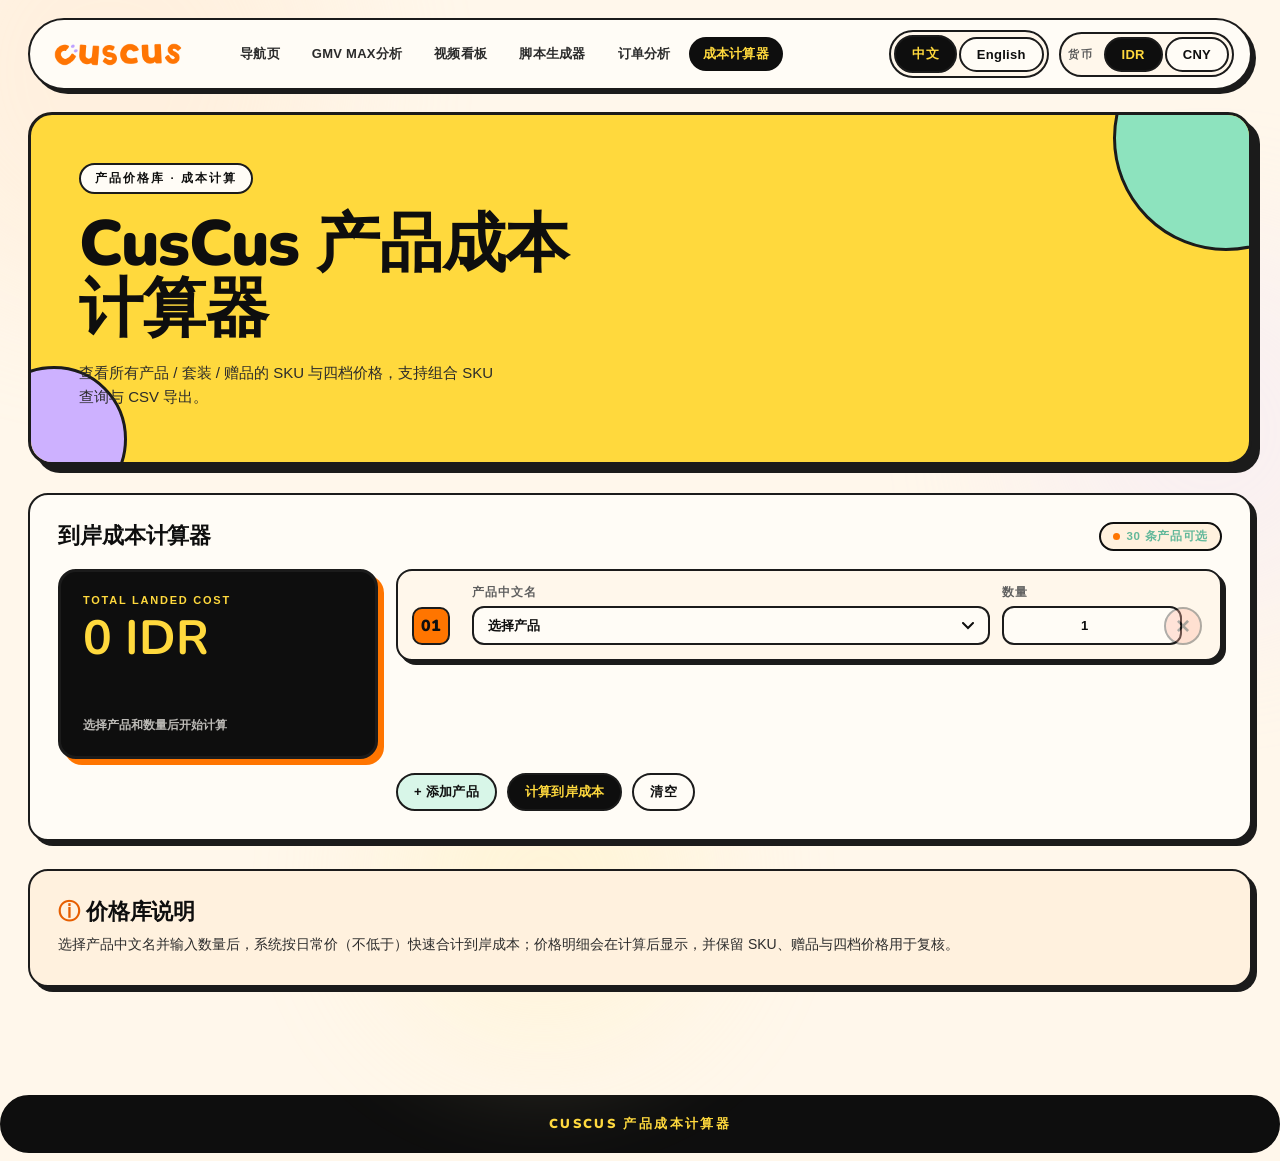
==== cost.html @ 42777f06 "Add files via upload" ====
<!doctype html>
<html lang="zh-CN">
<head>
  <meta charset="utf-8" />
  <meta name="viewport" content="width=device-width, initial-scale=1" />
  <meta name="author" content="Yann" />
  <title data-i18n="cost.title">CusCus · 产品成本计算器</title>
  <link rel="icon" type="image/png" href="assets/logo-vertical.png" />
  <link rel="preconnect" href="https://fonts.googleapis.com">
  <link rel="preconnect" href="https://fonts.gstatic.com" crossorigin>
  <link href="https://fonts.googleapis.com/css2?family=Nunito:wght@700;800;900&display=swap" rel="stylesheet">
  <link rel="stylesheet" href="styles-brand.css" />
</head>
<body data-tool="cost">
  <div class="bg-orb orb-1"></div>
  <div class="bg-orb orb-2"></div>
  <div class="bg-orb orb-3"></div>

  <main class="app">
    <nav class="top-nav">
      <a class="brand" href="index.html" data-i18n="common.brand" aria-label="CusCus 工作台"></a>
      <div class="nav-links">
        <a href="index.html" data-i18n="common.nav.home">导航页</a>
        <a href="gmv.html" data-i18n="common.nav.gmv">GMV MAX</a>
        <a href="video.html" data-i18n="common.nav.video">视频看板</a>
        <a href="script.html" data-i18n="common.nav.script">脚本生成</a>
        <a href="order.html" data-i18n="common.nav.order">订单分析</a>
        <a href="cost.html" class="active" aria-current="page" data-i18n="common.nav.cost">成本计算器</a>
      </div>
      <div class="nav-controls">
        <div class="lang-switch">
          <button class="ghost" data-lang="zh" data-i18n="common.lang.zh">中文</button>
          <button class="ghost" data-lang="en" data-i18n="common.lang.en">English</button>
        </div>
        <div class="currency-switch">
          <span class="currency-label" data-i18n="fx.currency">货币</span>
          <button class="ghost" data-currency="IDR">IDR</button>
          <button class="ghost" data-currency="CNY">CNY</button>
        </div>
      </div>
    </nav>

    <header class="hero" style="grid-template-columns:1fr">
      <div>
        <p class="eyebrow" data-i18n="cost.eyebrow">产品价格库 · 成本计算</p>
        <h1 data-i18n="cost.h1">CusCus 产品成本计算器</h1>
        <p class="sub" data-i18n="cost.sub">查看所有产品 / 套装 / 赠品的 SKU 与四档价格，支持组合 SKU 查询与 CSV 导出。</p>
      </div>
    </header>

    <!-- 到岸成本计算器 -->
    <section class="section cost-game" id="calculatorSection">
      <div class="section-header">
        <h2 data-i18n="cost.section.calc">到岸成本计算器</h2>
        <div id="dataStatus" class="pill">30 条产品可选</div>
      </div>
      <div class="calc-arena">
        <div class="score-board">
          <span class="score-label">TOTAL LANDED COST</span>
          <strong id="grandTotal">0 IDR</strong>
          <span id="calcMeta">选择产品和数量后开始计算</span>
        </div>
        <div id="calcRows" class="calc-rows"></div>
        <div class="calc-actions">
          <button class="ghost calc-add" id="addCalcRow" type="button">+ 添加产品</button>
          <button class="ghost calc-primary" id="calculateBtn" type="button">计算到岸成本</button>
          <button class="ghost" id="clearCalcBtn" type="button">清空</button>
        </div>
      </div>
      <div id="calcResult" class="calc-result" hidden></div>
    </section>

    <!-- 主表 -->
    <section class="section" id="detailSection" hidden>
      <div class="section-header">
        <h2 data-i18n="cost.section.table">价格明细</h2>
        <div class="section-actions">
          <button class="ghost" id="exportBtn" data-i18n="cost.export">导出 CSV</button>
        </div>
      </div>
      <div class="filter-panel">
        <div class="filter-row">
          <div class="filter-item" style="flex:1;min-width:240px">
            <label data-i18n="cost.filter.search">搜索</label>
            <input id="searchInput" class="search" data-i18n-placeholder="cost.filter.search_placeholder" placeholder="销售方案 / SKU / 赠品" />
          </div>
          <div class="filter-item">
            <label data-i18n="cost.filter.batch">上线批次</label>
            <select id="batchFilter" class="select">
              <option value="" data-i18n="order.filter.all">全部</option>
            </select>
          </div>
          <div class="filter-item">
            <label data-i18n="cost.filter.type">产品类型</label>
            <select id="typeFilter" class="select">
              <option value="" data-i18n="order.filter.all">全部</option>
              <option value="single" data-i18n="cost.filter.single">单品</option>
              <option value="bundle" data-i18n="cost.filter.bundle">套装</option>
              <option value="sample" data-i18n="cost.filter.sample">小样</option>
            </select>
          </div>
          <div class="filter-item">
            <label data-i18n="cost.filter.mainpush">主推</label>
            <select id="mainPushFilter" class="select">
              <option value="" data-i18n="order.filter.all">全部</option>
              <option value="yes" data-i18n="cost.filter.mainpush_yes">主推</option>
              <option value="no" data-i18n="cost.filter.mainpush_no">非主推</option>
            </select>
          </div>
          <div class="filter-item">
            <label data-i18n="cost.filter.sort">排序</label>
            <select id="sortSelect" class="select">
              <option value="default" data-i18n="cost.sort.default">默认顺序</option>
              <option value="daily_desc" data-i18n="cost.sort.daily_desc">日常价 高→低</option>
              <option value="daily_asc" data-i18n="cost.sort.daily_asc">日常价 低→高</option>
              <option value="big_desc" data-i18n="cost.sort.big_desc">大促价 高→低</option>
              <option value="list_desc" data-i18n="cost.sort.list_desc">划线价 高→低</option>
            </select>
          </div>
          <div class="filter-item" style="align-self:flex-end">
            <button class="ghost" id="resetFilters" data-i18n="order.filter.reset">重置筛选</button>
          </div>
        </div>
      </div>
      <div class="filter-meta">
        <span id="tableMeta" data-i18n="cost.table.empty">显示 0 / 0 条</span>
      </div>
      <div class="table-container">
        <table class="order-table" id="costTable">
          <thead>
            <tr>
              <th data-i18n="cost.col.plan">销售方案</th>
              <th data-i18n="cost.col.newSku">新 SKU 编码</th>
              <th data-i18n="cost.col.oldSku">旧 SKU 编码</th>
              <th data-i18n="cost.col.gift">赠品</th>
              <th>数量</th>
              <th data-i18n="cost.col.mainpush">主推</th>
              <th data-i18n="cost.col.list">划线价</th>
              <th data-i18n="cost.col.daily">日常价</th>
              <th data-i18n="cost.col.small">小促价</th>
              <th data-i18n="cost.col.big">大促价</th>
              <th>到岸小计</th>
              <th data-i18n="cost.col.batch">批次</th>
              <th data-i18n="cost.col.notes">备注</th>
            </tr>
          </thead>
          <tbody id="costTableBody"></tbody>
        </table>
      </div>
    </section>

    <section class="section help">
      <h2 data-i18n="cost.help.title">价格库说明</h2>
      <p data-i18n="cost.help.body">选择产品中文名并输入数量后，系统按日常价（不低于）快速合计到岸成本；价格明细会在计算后显示，并保留 SKU、赠品与四档价格用于复核。</p>
    </section>
  </main>

  <button id="backToTop" class="back-to-top" aria-label="回到顶部">↑</button>
  <footer class="footer" data-i18n="cost.footer">CusCus 产品成本计算器</footer>

  <script src="i18n.js"></script>
  <script src="cost.js"></script>
  <script>
    (function () {
      var title = '%c✦ Shining Kids By CusCus ✦';
      var line  = '%c  design & build · 杨浩 · 2026  ';
      var hint  = '%cchildren’s skin care · internal workstation';
      var s1 = ['background:#FF7500','color:#0E0E0E','font:900 22px/1.6 Nunito,PingFang SC,sans-serif','padding:10px 18px','border-radius:999px','border:3px solid #0E0E0E'].join(';');
      var s2 = ['background:#0E0E0E','color:#FFD93D','font:800 13px/1.8 Nunito,PingFang SC,monospace','padding:6px 14px','border-radius:999px','letter-spacing:0.12em','margin-top:6px'].join(';');
      var s3 = ['color:#9A7BE8','font:600 11px/1.6 PingFang SC,sans-serif','letter-spacing:0.1em','margin-top:4px'].join(';');
      console.log(title + '\n' + line + '\n' + hint, s1, s2, s3);
    })();
  </script>
</body>
</html>
---- styles-brand.css ----
/* ============================================================
   CusCus 工作台 · Brand V3.1（playful + bold）
   儿童护肤 × 运营中台 的 tone：活泼 / 饱和 / 大字 / 有温度
   ------------------------------------------------------------
   design & build · Yann · 2026
   ============================================================ */

:root {
  /* 品牌主色 */
  --orange:        #FF7500;
  --orange-hot:    #FF5A1F;
  --orange-deep:   #E65E00;
  --orange-soft:   #FFE4C7;
  --orange-cream:  #FFF1DE;

  --purple:        #CDB1FF;
  --purple-deep:   #9A7BE8;
  --purple-soft:   #EEE3FF;

  /* 拓展色（童趣延伸，不冲淡品牌） */
  --mint:          #8DE3BE;
  --mint-deep:     #2FB985;
  --mint-soft:     #D8F6E8;

  --sun:           #FFD93D;
  --sun-deep:      #E8B000;
  --sun-soft:      #FFF1B3;

  --peach:         #FFB5A0;
  --peach-deep:    #F27A5C;
  --peach-soft:    #FFE1D6;

  --sky:           #B8DCFF;

  /* 中性 */
  --ink:           #0E0E0E;
  --ink-2:         #2B2B2B;
  --ink-3:         #5E5E5E;
  --ink-4:         #A0A0A0;

  --cream:         #FFF7EB;    /* 暖色页面底 */
  --paper:         #FFFCF6;
  --line:          #1B1B1B;    /* 边框用实黑，更有冲击 */
  --line-soft:     #EEE5D6;

  --font-display:  "Nunito", "PingFang SC", "苹方",
                   -apple-system, BlinkMacSystemFont, sans-serif;
  --font-sans:     "PingFang SC", "苹方", -apple-system, BlinkMacSystemFont,
                   "Helvetica Neue", "Noto Sans SC", sans-serif;
}

* { box-sizing: border-box; }
html, body { margin: 0; padding: 0; }

body {
  font-family: var(--font-sans);
  background: var(--cream);
  color: var(--ink);
  -webkit-font-smoothing: antialiased;
  min-height: 100vh;
  overflow-x: hidden;
}

a { color: inherit; text-decoration: none; }
button { font-family: inherit; cursor: pointer; }

/* ───────── 最外层 ───────── */

.page {
  max-width: 1480px;
  margin: 0 auto;
  padding: 20px 28px 28px;
}

/* ───────── 顶部细条 ───────── */

.topbar {
  display: flex;
  justify-content: space-between;
  align-items: center;
  padding: 6px 14px;
  border: 2px solid var(--line);
  border-radius: 999px;
  background: var(--paper);
  font-size: 12px;
  letter-spacing: 0.08em;
  text-transform: uppercase;
  font-weight: 600;
}

.topbar .left { display: inline-flex; align-items: center; gap: 10px; }
.topbar .dot {
  width: 10px; height: 10px; border-radius: 50%; background: var(--orange);
  box-shadow: 0 0 0 3px var(--orange-soft);
}
.topbar .right { display: inline-flex; gap: 14px; color: var(--ink-3); font-weight: 500; }
.topbar .right .sep { color: var(--ink-4); }

/* ───────── HERO（橙底 + 黑 logo，最有冲击那一块） ───────── */

.hero {
  position: relative;
  margin-top: 18px;
  padding: 64px 64px 72px;
  background: var(--orange);
  border: 3px solid var(--line);
  border-radius: 28px;
  box-shadow: 10px 10px 0 var(--line);
  overflow: hidden;
  isolation: isolate;
}

/* 装饰形状 */
.hero::before,
.hero::after {
  content: "";
  position: absolute;
  border-radius: 50%;
  z-index: 0;
}
.hero::before {
  width: 340px; height: 340px;
  background: var(--purple);
  right: -110px; top: -120px;
  border: 3px solid var(--line);
}
.hero::after {
  width: 180px; height: 180px;
  background: var(--sun);
  left: -60px; bottom: -70px;
  border: 3px solid var(--line);
}

.hero-inner { position: relative; z-index: 2; }

.hero-main {
  display: flex;
  flex-direction: column;
  min-width: 0;
  max-width: 980px;
}

.hero-top {
  display: flex;
  justify-content: space-between;
  align-items: center;
  gap: 24px;
  margin-bottom: 48px;
}

.lang-switch {
  display: inline-flex;
  padding: 4px;
  border: 2px solid var(--line);
  border-radius: 999px;
  background: var(--paper);
}
.lang-switch button {
  appearance: none;
  border: 0;
  background: transparent;
  color: var(--ink-3);
  font-size: 12.5px;
  font-weight: 700;
  padding: 7px 16px;
  border-radius: 999px;
  letter-spacing: 0.04em;
  transition: all .2s ease;
}
.lang-switch button.active {
  background: var(--ink);
  color: var(--sun);
}

.hero-eyebrow {
  display: inline-flex;
  align-items: center;
  gap: 10px;
  font-size: 12px;
  letter-spacing: 0.22em;
  text-transform: uppercase;
  font-weight: 700;
  color: var(--ink);
  padding: 6px 14px;
  background: var(--paper);
  border: 2px solid var(--line);
  border-radius: 999px;
}
.hero-eyebrow .pulse {
  width: 8px; height: 8px; border-radius: 50%;
  background: var(--orange-hot);
  box-shadow: 0 0 0 0 rgba(255,90,31,0.6);
  animation: pulse 1.6s infinite;
}
@keyframes pulse {
  0%   { box-shadow: 0 0 0 0 rgba(14,14,14,0.55); }
  70%  { box-shadow: 0 0 0 10px rgba(14,14,14,0);   }
  100% { box-shadow: 0 0 0 0 rgba(14,14,14,0);     }
}

/* Logo 大图 */
.hero-logo {
  display: block;
  max-width: min(520px, 72%);
  height: auto;
  margin: 8px 0 28px;
  position: relative;
}
.hero-logo img { display: block; width: 100%; height: auto; }

.hero-kicker {
  font-size: 13px;
  line-height: 1.4;
  letter-spacing: 0.12em;
  text-transform: uppercase;
  font-weight: 800;
  color: rgba(14, 14, 14, 0.72);
  margin-bottom: 14px;
}

/* 大标语 */
.hero h1 {
  margin: 0;
  font-family: var(--font-display);
  font-weight: 900;
  font-size: clamp(38px, 5vw, 68px);
  line-height: 1.02;
  letter-spacing: 0;
  color: var(--ink);
  max-width: 10ch;
}

.hero-sub {
  margin-top: 18px;
  max-width: 42rem;
  font-size: 18px;
  font-weight: 600;
  line-height: 1.7;
  color: rgba(14, 14, 14, 0.84);
}

/* 小徽章拼条 */
.chip-row {
  margin-top: 36px;
  display: flex;
  flex-wrap: wrap;
  gap: 10px;
}
.chip {
  display: inline-flex;
  align-items: center;
  gap: 8px;
  padding: 8px 14px;
  background: var(--paper);
  color: var(--ink);
  border: 2px solid var(--ink);
  border-radius: 999px;
  font-size: 12.5px;
  font-weight: 700;
  letter-spacing: 0.05em;
}
.chip .k { color: var(--orange-deep); }
.chip.c-purple { background: var(--purple-soft); }
.chip.c-mint   { background: var(--mint-soft); }
.chip.c-sun    { background: var(--sun-soft); }

/* ───────── 横向滚动 slogan 条 ───────── */

.marquee {
  margin: 28px 0;
  padding: 18px 0;
  background: var(--ink);
  color: var(--sun);
  border-radius: 999px;
  overflow: hidden;
  border: 3px solid var(--line);
  box-shadow: 6px 6px 0 var(--line);
}
.marquee-track {
  display: flex;
  gap: 48px;
  white-space: nowrap;
  animation: slide 22s linear infinite;
  will-change: transform;
  padding-left: 48px;
}
.marquee span {
  font-family: var(--font-display);
  font-weight: 800;
  font-size: 18px;
  letter-spacing: 0.08em;
  text-transform: uppercase;
}
.marquee .star { color: var(--orange); margin: 0 14px; }
.marquee .heart { color: var(--peach); margin: 0 14px; }
@keyframes slide {
  from { transform: translateX(0); }
  to   { transform: translateX(-50%); }
}

/* ───────── 模块区标题 ───────── */

.section-head {
  display: flex;
  align-items: flex-end;
  justify-content: space-between;
  padding: 28px 4px 20px;
  gap: 24px;
}
.section-head .eyebrow {
  font-size: 12px;
  letter-spacing: 0.24em;
  text-transform: uppercase;
  font-weight: 700;
  color: var(--ink-3);
}
.section-head h2 {
  margin: 4px 0 0;
  font-family: var(--font-display);
  font-weight: 900;
  font-size: 44px;
  line-height: 1;
  letter-spacing: -0.01em;
}
.section-head h2 em {
  font-style: normal;
  color: var(--orange);
  background: linear-gradient(180deg, transparent 60%, var(--sun) 60%);
}
.section-head .count {
  font-family: var(--font-display);
  font-weight: 900;
  font-size: 20px;
  padding: 8px 16px;
  border: 2.5px solid var(--ink);
  border-radius: 999px;
  background: var(--paper);
  letter-spacing: 0.04em;
}

/* ───────── 4 张模块卡 ───────── */

.grid {
  display: grid;
  grid-template-columns: repeat(2, 1fr);
  gap: 20px;
}

.tool {
  position: relative;
  display: flex;
  flex-direction: column;
  padding: 36px 34px 30px;
  min-height: 320px;
  background: var(--paper);
  border: 3px solid var(--line);
  border-radius: 24px;
  box-shadow: 7px 7px 0 var(--line);
  overflow: hidden;
  transition: transform .25s ease, box-shadow .25s ease;
  isolation: isolate;
}
.tool:hover {
  transform: translate(-3px, -3px);
  box-shadow: 12px 12px 0 var(--line);
}
.tool:active {
  transform: translate(3px, 3px);
  box-shadow: 2px 2px 0 var(--line);
}

.tool .blob {
  position: absolute;
  border-radius: 50%;
  z-index: 0;
}
.tool .blob-1 {
  width: 260px; height: 260px;
  right: -80px; top: -80px;
  border: 3px solid var(--line);
}
.tool .blob-2 {
  width: 120px; height: 120px;
  left: -30px; bottom: -30px;
  border: 3px solid var(--line);
}

.tool-index {
  position: relative; z-index: 1;
  font-family: var(--font-display);
  font-weight: 900;
  font-size: 52px;
  line-height: 1;
  color: var(--ink);
  letter-spacing: -0.03em;
  -webkit-text-stroke: 0;
}
.tool-index small {
  font-size: 14px;
  vertical-align: super;
  font-weight: 700;
  color: var(--ink-3);
  margin-left: 2px;
}

.tool-tag {
  position: relative; z-index: 1;
  margin-top: 10px;
  display: inline-flex;
  align-items: center;
  gap: 8px;
  padding: 6px 14px;
  background: var(--paper);
  border: 2px solid var(--ink);
  border-radius: 999px;
  font-size: 11.5px;
  font-weight: 800;
  letter-spacing: 0.22em;
  text-transform: uppercase;
  width: fit-content;
}

.tool h3 {
  position: relative; z-index: 1;
  margin: 22px 0 10px;
  font-family: var(--font-display);
  font-weight: 900;
  font-size: 28px;
  line-height: 1.15;
  letter-spacing: -0.005em;
  color: var(--ink);
}
.tool p {
  position: relative; z-index: 1;
  margin: 0;
  font-size: 14px;
  line-height: 1.65;
  color: var(--ink-2);
  flex: 1;
  max-width: 42ch;
}

.tool-foot {
  position: relative; z-index: 1;
  display: flex;
  align-items: center;
  justify-content: space-between;
  margin-top: 26px;
}
.tool-cta {
  display: inline-flex;
  align-items: center;
  gap: 10px;
  font-family: var(--font-display);
  font-weight: 900;
  font-size: 15px;
  color: var(--ink);
  letter-spacing: 0.01em;
}
.tool-cta .arrow {
  display: inline-flex;
  align-items: center; justify-content: center;
  width: 32px; height: 32px;
  border-radius: 50%;
  border: 2.5px solid var(--ink);
  background: var(--paper);
  transition: transform .25s ease, background .25s ease;
}
.tool:hover .tool-cta .arrow { transform: translateX(6px) rotate(-8deg); background: var(--ink); color: var(--sun); }

.tool-meta {
  font-size: 10.5px;
  font-weight: 800;
  letter-spacing: 0.22em;
  text-transform: uppercase;
  color: var(--ink);
  background: var(--paper);
  border: 2px solid var(--ink);
  padding: 5px 10px;
  border-radius: 999px;
}

/* 各卡色彩主题 */
.tool.t-orange { background: var(--orange); }
.tool.t-orange .blob-1 { background: var(--sun); }
.tool.t-orange .blob-2 { background: var(--purple); }

.tool.t-purple { background: var(--purple); }
.tool.t-purple .blob-1 { background: var(--orange); }
.tool.t-purple .blob-2 { background: var(--mint); }

.tool.t-mint   { background: var(--mint); }
.tool.t-mint .blob-1 { background: var(--sun); }
.tool.t-mint .blob-2 { background: var(--peach); }

.tool.t-peach  { background: var(--peach); }
.tool.t-peach .blob-1 { background: var(--purple); }
.tool.t-peach .blob-2 { background: var(--mint); }

.tool.t-sun    { background: var(--sun); }
.tool.t-sun .blob-1 { background: var(--orange); }
.tool.t-sun .blob-2 { background: var(--peach); }

/* ───────── 底部：品牌锁定条 ───────── */

.brand-foot {
  margin: 36px 0 0;
  padding: 28px 28px;
  background: var(--ink);
  color: var(--paper);
  border: 3px solid var(--ink);
  border-radius: 24px;
  display: grid;
  grid-template-columns: auto 1fr auto;
  gap: 32px;
  align-items: center;
}
.brand-foot img { height: 36px; width: auto; display: block; }
.brand-foot .tag {
  font-family: var(--font-display);
  font-weight: 900;
  font-size: 18px;
  letter-spacing: 0.06em;
  color: var(--sun);
}
.brand-foot .copy {
  font-size: 12px;
  letter-spacing: 0.22em;
  text-transform: uppercase;
  color: var(--ink-4);
  text-align: right;
}

/* ───────── 响应式 ───────── */

@media (max-width: 1040px) {
  .hero { padding: 44px 40px 52px; }
  .hero-logo { max-width: 88%; }
  .grid { grid-template-columns: 1fr; }
  .section-head h2 { font-size: 36px; }
}
@media (max-width: 640px) {
  .page { padding: 14px 14px 20px; }
  .hero { padding: 32px 24px 40px; border-radius: 20px; }
  .hero-top { flex-direction: column; align-items: flex-start; gap: 14px; }
  .topbar { flex-wrap: wrap; gap: 8px; padding: 8px 12px; border-radius: 18px; }
  .topbar .right { gap: 6px; }
  .hero-sub { font-size: 16px; }
  .tool { padding: 28px 22px 22px; border-radius: 20px; }
  .tool-index { font-size: 44px; }
  .tool h3 { font-size: 22px; }
  .brand-foot { grid-template-columns: 1fr; text-align: left; }
  .brand-foot .copy { text-align: left; }
  .marquee span { font-size: 16px; }
}

/* ============================================================
   工具页通用组件（gmv / video / script / order）
   旧 .app/.section/.hero/... 全部在此重定义为品牌风格
   ============================================================ */

/* ───── 工具页外壳 ───── */
.app {
  max-width: 1480px;
  margin: 0 auto;
  padding: 18px 28px 48px;
  position: relative;
  z-index: 1;
}

/* 旧装饰 orb 改成品牌色软斑 */
.bg-orb {
  position: fixed;
  border-radius: 50%;
  filter: blur(70px);
  opacity: 0.32;
  z-index: 0;
  pointer-events: none;
}
.orb-1 { width: 460px; height: 460px; background: var(--orange-soft); top: -160px; left: -120px; }
.orb-2 { width: 380px; height: 380px; background: var(--purple-soft); top: 240px; right: -120px; }
.orb-3 { width: 320px; height: 320px; background: var(--sun-soft); bottom: -140px; left: 30%; }

/* ───── Top nav（工具页：logo + 链接 + 语言 + 货币） ───── */
.top-nav {
  display: flex;
  align-items: center;
  gap: 18px;
  padding: 10px 16px;
  background: var(--paper);
  border: 2.5px solid var(--line);
  border-radius: 999px;
  box-shadow: 4px 4px 0 var(--line);
  margin-bottom: 22px;
  flex-wrap: wrap;
}
.top-nav .brand {
  display: inline-flex;
  align-items: center;
  gap: 12px;
  padding: 4px 12px 4px 6px;
  font: 0/0 a;             /* 隐藏文字 fallback */
}
.top-nav .brand::before {
  content: "";
  display: inline-block;
  width: 132px;
  height: 32px;
  background: url("assets/logo-horizontal.png") left center / contain no-repeat;
}
.top-nav .nav-links {
  display: inline-flex;
  gap: 4px;
  flex: 1;
  flex-wrap: wrap;
}
.top-nav .nav-controls {
  display: inline-flex;
  align-items: center;
  gap: 10px;
  flex-wrap: wrap;
}
.top-nav .nav-links a {
  display: inline-flex;
  align-items: center;
  padding: 8px 14px;
  font-size: 13px;
  font-weight: 700;
  color: var(--ink-2);
  border-radius: 999px;
  transition: all .18s ease;
  letter-spacing: 0.02em;
}
.top-nav .nav-links a:hover { background: var(--orange-cream); color: var(--ink); }
.top-nav .nav-links a.active,
.top-nav .nav-links a[aria-current="page"] {
  background: var(--ink);
  color: var(--sun);
}
.top-nav .lang-switch,
.top-nav .currency-switch {
  display: inline-flex;
  align-items: center;
  gap: 2px;
  padding: 3px;
  border: 2px solid var(--line);
  border-radius: 999px;
  background: var(--cream);
}
.top-nav .currency-label {
  font-size: 11px;
  font-weight: 700;
  letter-spacing: 0.18em;
  text-transform: uppercase;
  color: var(--ink-3);
  padding: 0 8px 0 4px;
}
.top-nav .ghost {
  appearance: none;
  border: 0;
  background: transparent;
  color: var(--ink-3);
  font-size: 12px;
  font-weight: 800;
  padding: 6px 12px;
  border-radius: 999px;
  letter-spacing: 0.04em;
  transition: all .15s ease;
}
.top-nav .ghost:hover { color: var(--ink); }
.top-nav .ghost.active { background: var(--ink); color: var(--sun); }

@media (max-width: 960px) {
  .top-nav .nav-controls {
    width: 100%;
    justify-content: flex-end;
  }
}

/* ───── 工具页 Hero ───── */
.app > .hero {
  position: relative;
  display: grid;
  grid-template-columns: 1.4fr 1fr;
  gap: 40px;
  padding: 48px 48px 52px;
  background: var(--orange);
  border: 3px solid var(--line);
  border-radius: 24px;
  box-shadow: 8px 8px 0 var(--line);
  margin-bottom: 28px;
  align-items: center;
  overflow: hidden;
  isolation: isolate;
}
.app > .hero::before,
.app > .hero::after {
  content: "";
  position: absolute;
  border-radius: 50%;
  border: 3px solid var(--line);
  z-index: 0;
}
.app > .hero::before {
  width: 220px; height: 220px;
  background: var(--purple);
  right: -90px; top: -90px;
}
.app > .hero::after {
  width: 140px; height: 140px;
  background: var(--sun);
  left: -50px; bottom: -50px;
}
.app > .hero > * { position: relative; z-index: 1; }

/* 各工具页 hero 主色 */
body[data-tool="video"]  .app > .hero { background: var(--purple); }
body[data-tool="video"]  .app > .hero::before { background: var(--orange); }
body[data-tool="video"]  .app > .hero::after  { background: var(--mint); }
body[data-tool="script"] .app > .hero { background: var(--mint); }
body[data-tool="script"] .app > .hero::before { background: var(--sun); }
body[data-tool="script"] .app > .hero::after  { background: var(--peach); }
body[data-tool="order"]  .app > .hero { background: var(--peach); }
body[data-tool="order"]  .app > .hero::before { background: var(--purple); }
body[data-tool="order"]  .app > .hero::after  { background: var(--sun); }

.app > .hero .eyebrow {
  display: inline-flex;
  align-items: center;
  gap: 8px;
  padding: 6px 14px;
  background: var(--paper);
  border: 2px solid var(--line);
  border-radius: 999px;
  font-size: 11.5px;
  font-weight: 800;
  letter-spacing: 0.18em;
  text-transform: uppercase;
  color: var(--ink);
  margin: 0 0 18px;
  width: fit-content;
}
.app > .hero h1 {
  font-family: var(--font-display);
  font-weight: 900;
  font-size: clamp(36px, 5vw, 64px);
  line-height: 1.02;
  letter-spacing: -0.015em;
  color: var(--ink);
  margin: 0 0 18px;
  max-width: 14ch;
}
.app > .hero .sub {
  font-size: 15px;
  line-height: 1.65;
  color: var(--ink-2);
  font-weight: 500;
  max-width: 50ch;
  margin: 0;
}

/* 上传卡（hero 右侧） */
.upload-card {
  background: var(--paper);
  border: 3px solid var(--line);
  border-radius: 18px;
  box-shadow: 5px 5px 0 var(--line);
  padding: 22px 22px 20px;
}
.upload-title {
  font-family: var(--font-display);
  font-weight: 900;
  font-size: 18px;
  margin-bottom: 14px;
  color: var(--ink);
  display: inline-flex;
  align-items: center;
  gap: 10px;
}
.upload-title::before {
  content: "📥";
  font-size: 22px;
}
.upload-btn {
  display: inline-flex;
  align-items: center;
  justify-content: center;
  gap: 8px;
  padding: 12px 20px;
  background: var(--ink);
  color: var(--sun);
  border: 2.5px solid var(--ink);
  border-radius: 999px;
  font-weight: 800;
  font-size: 14px;
  letter-spacing: 0.04em;
  cursor: pointer;
  transition: transform .18s ease, box-shadow .18s ease;
  width: 100%;
}
.upload-btn:hover { transform: translate(-2px, -2px); box-shadow: 4px 4px 0 var(--line); }
.upload-btn:active { transform: translate(2px, 2px); box-shadow: none; }
.upload-btn input[type="file"] { display: none; }
.upload-hint {
  margin-top: 10px;
  font-size: 12px;
  color: var(--ink-3);
  text-align: center;
  letter-spacing: 0.02em;
}
.upload-meta {
  margin-top: 10px;
  padding: 8px 12px;
  background: var(--cream);
  border: 2px dashed var(--line-soft);
  border-radius: 12px;
  font-size: 12px;
  color: var(--ink-2);
  text-align: center;
  font-weight: 600;
}

/* ───── 段落 / section ───── */
.app .section {
  margin-bottom: 28px;
  padding: 26px 28px 28px;
  background: var(--paper);
  border: 2.5px solid var(--line);
  border-radius: 20px;
  box-shadow: 5px 5px 0 var(--line);
  position: relative;
}
.app .section.help {
  background: var(--orange-cream);
}
.app .section.help h2::before { content: "ⓘ "; color: var(--orange-deep); }

.app .section .section-header {
  display: flex;
  justify-content: space-between;
  align-items: center;
  gap: 16px;
  margin-bottom: 18px;
  flex-wrap: wrap;
}
.app .section h2 {
  font-family: var(--font-display);
  font-weight: 900;
  font-size: 22px;
  letter-spacing: -0.005em;
  margin: 0;
  color: var(--ink);
}
.app .section p {
  color: var(--ink-2);
  font-size: 14px;
  line-height: 1.7;
  margin: 6px 0 0;
}
.app .section .section-actions {
  display: inline-flex;
  align-items: center;
  gap: 10px;
  flex-wrap: wrap;
}
.inline-label {
  font-size: 12px;
  font-weight: 700;
  letter-spacing: 0.06em;
  text-transform: uppercase;
  color: var(--ink-3);
}

/* pill 状态徽章 */
.pill {
  display: inline-flex;
  align-items: center;
  gap: 6px;
  padding: 5px 12px;
  background: var(--orange-cream);
  border: 2px solid var(--ink);
  border-radius: 999px;
  font-size: 11.5px;
  font-weight: 800;
  letter-spacing: 0.06em;
  color: var(--ink);
  white-space: nowrap;
}
.pill::before {
  content: "";
  width: 7px; height: 7px; border-radius: 50%;
  background: var(--orange);
}
.pill.ok { background: var(--mint-soft); }
.pill.ok::before { background: var(--mint-deep); }
.pill.warn { background: var(--sun-soft); }
.pill.warn::before { background: var(--sun-deep); }

/* ───── 通用按钮 / 输入 ───── */
.app .ghost {
  appearance: none;
  background: var(--paper);
  border: 2.5px solid var(--line);
  border-radius: 999px;
  padding: 8px 16px;
  font-size: 13px;
  font-weight: 800;
  color: var(--ink);
  letter-spacing: 0.02em;
  cursor: pointer;
  transition: transform .15s ease, box-shadow .15s ease, background .15s ease;
}
.app .ghost:hover {
  transform: translate(-2px, -2px);
  box-shadow: 3px 3px 0 var(--line);
  background: var(--orange-cream);
}
.app .ghost:active { transform: translate(1px, 1px); box-shadow: none; }
.app .ghost.active { background: var(--ink); color: var(--sun); }

.app .search,
.app .select,
.app input[type="date"],
.app input[type="number"],
.app input[type="text"]:not([class]) {
  appearance: none;
  background: var(--paper);
  border: 2px solid var(--line);
  border-radius: 12px;
  padding: 10px 14px;
  font-size: 13px;
  font-family: inherit;
  color: var(--ink);
  font-weight: 600;
  outline: none;
  transition: border-color .15s ease, box-shadow .15s ease;
  min-width: 180px;
}
.app .search:focus,
.app .select:focus,
.app input[type="date"]:focus,
.app input[type="number"]:focus {
  border-color: var(--orange);
  box-shadow: 0 0 0 3px var(--orange-soft);
}
.app .select {
  background-image: url("data:image/svg+xml;utf8,<svg xmlns='http://www.w3.org/2000/svg' width='12' height='8' viewBox='0 0 12 8'><path d='M1 1l5 5 5-5' stroke='%230E0E0E' stroke-width='2' fill='none' stroke-linecap='round'/></svg>");
  background-repeat: no-repeat;
  background-position: right 14px center;
  padding-right: 36px;
}
.app label {
  display: block;
  margin-bottom: 6px;
  font-size: 11.5px;
  font-weight: 800;
  letter-spacing: 0.08em;
  text-transform: uppercase;
  color: var(--ink-3);
}

/* ───── KPI grid ───── */
.kpi-grid {
  display: grid;
  grid-template-columns: repeat(auto-fit, minmax(210px, 1fr));
  gap: 14px;
}
.kpi-card {
  position: relative;
  padding: 18px 18px 16px;
  background: var(--cream);
  border: 2.5px solid var(--line);
  border-radius: 16px;
  transition: transform .2s ease, box-shadow .2s ease, background .2s ease;
  overflow: hidden;
}
.kpi-card::before {
  content: "";
  position: absolute;
  left: 0; top: 0; bottom: 0;
  width: 4px;
  background: var(--orange);
}
.kpi-card:nth-child(4n+2)::before { background: var(--purple-deep); }
.kpi-card:nth-child(4n+3)::before { background: var(--mint-deep); }
.kpi-card:nth-child(4n+4)::before { background: var(--peach-deep); }
.kpi-card:hover { transform: translate(-2px, -2px); box-shadow: 4px 4px 0 var(--line); background: var(--paper); }
.kpi-title {
  font-size: 11.5px;
  font-weight: 800;
  letter-spacing: 0.12em;
  text-transform: uppercase;
  color: var(--ink-3);
  margin-bottom: 8px;
}
.kpi-value {
  font-family: var(--font-display);
  font-weight: 900;
  font-size: 28px;
  line-height: 1.05;
  letter-spacing: -0.01em;
  color: var(--ink);
}
.kpi-note {
  margin-top: 6px;
  font-size: 12px;
  color: var(--ink-3);
  font-weight: 600;
}

/* ───── Charts ───── */
.chart-grid {
  display: grid;
  grid-template-columns: repeat(auto-fit, minmax(340px, 1fr));
  gap: 14px;
}
.chart-card,
.chart-box {
  background: var(--cream);
  border: 2.5px solid var(--line);
  border-radius: 16px;
  padding: 18px 18px 16px;
}
.chart-title,
.agg-title,
.table-title {
  font-family: var(--font-display);
  font-weight: 900;
  font-size: 15px;
  letter-spacing: 0.01em;
  color: var(--ink);
  margin-bottom: 12px;
  display: inline-flex;
  align-items: center;
  gap: 8px;
}
.chart-title::before,
.agg-title::before,
.table-title::before {
  content: "";
  width: 8px; height: 8px; border-radius: 50%;
  background: var(--orange);
}
.chart-card canvas,
.chart-box canvas { width: 100% !important; max-height: 280px; }
.chart-tall canvas { max-height: 320px; }
.chart-short canvas { max-height: 220px; }

/* ───── Aggregate cards ───── */
.aggregate-grid {
  display: grid;
  grid-template-columns: repeat(auto-fit, minmax(320px, 1fr));
  gap: 14px;
}
.agg-card {
  background: var(--cream);
  border: 2.5px solid var(--line);
  border-radius: 16px;
  padding: 18px 18px 16px;
}
.agg-wide { grid-column: span 2; }
.agg-full { grid-column: 1 / -1; }
@media (max-width: 900px) {
  .agg-wide { grid-column: span 1; }
}

/* ───── 数据表 ───── */
.table-wrap {
  background: var(--cream);
  border: 2.5px solid var(--line);
  border-radius: 16px;
  padding: 16px 16px 12px;
}
.data-table,
.order-table {
  width: 100%;
  border-collapse: separate;
  border-spacing: 0;
  font-size: 13px;
}
.data-table thead th,
.order-table thead th {
  text-align: left;
  font-size: 11px;
  font-weight: 800;
  letter-spacing: 0.12em;
  text-transform: uppercase;
  color: var(--ink-3);
  padding: 8px 12px;
  border-bottom: 2px solid var(--line);
  background: var(--paper);
  position: sticky;
  top: 0;
}
.data-table tbody td,
.order-table tbody td {
  padding: 10px 12px;
  border-bottom: 1px solid var(--line-soft);
  color: var(--ink-2);
  font-weight: 600;
}
.data-table tbody tr:hover td,
.order-table tbody tr:hover td { background: var(--orange-cream); color: var(--ink); }
.data-table tbody tr:last-child td,
.order-table tbody tr:last-child td { border-bottom: 0; }
.amount-cell { font-variant-numeric: tabular-nums; font-weight: 800; }
.cancel-rate { color: var(--peach-deep); font-weight: 800; }
.table-container {
  background: var(--cream);
  border: 2.5px solid var(--line);
  border-radius: 16px;
  overflow: auto;
  max-height: 70vh;
}

/* 排名行 — order 产品排行专用 */
.rank-table-wrap { max-height: 360px; overflow: auto; }

/* ───── 视频卡 grid ───── */
.video-grid {
  display: grid;
  grid-template-columns: repeat(auto-fill, minmax(220px, 1fr));
  gap: 14px;
}
.video-card {
  background: var(--cream);
  border: 2.5px solid var(--line);
  border-radius: 16px;
  overflow: hidden;
  transition: transform .2s ease, box-shadow .2s ease;
  display: flex;
  flex-direction: column;
}
.video-card:hover { transform: translate(-2px, -2px); box-shadow: 5px 5px 0 var(--line); }
.video-card .thumb {
  position: relative;
  aspect-ratio: 9 / 16;
  background: var(--cream);
  overflow: hidden;
  border-bottom: 2.5px solid var(--line);
}
.video-card .thumb img {
  width: 100%; height: 100%;
  object-fit: cover;
  display: block;
}
.video-card .thumb.placeholder {
  display: flex; align-items: center; justify-content: center;
  background: var(--orange-cream);
  color: var(--ink-3);
  font-weight: 800;
  font-size: 12px;
}
.video-card .meta { padding: 12px 14px 14px; }
.video-card .title {
  font-size: 13px;
  font-weight: 800;
  color: var(--ink);
  line-height: 1.35;
  margin: 0 0 6px;
  display: -webkit-box;
  -webkit-line-clamp: 2;
  -webkit-box-orient: vertical;
  overflow: hidden;
}
.video-card .sub { font-size: 11.5px; color: var(--ink-3); font-weight: 600; }
.video-card .stats {
  display: flex; flex-wrap: wrap; gap: 6px;
  margin-top: 8px;
  font-size: 11px;
  color: var(--ink-2);
}
.video-card .stats span {
  background: var(--paper);
  border: 1.5px solid var(--line-soft);
  padding: 2px 8px;
  border-radius: 999px;
  font-weight: 700;
}

/* ───── pagination ───── */
.pagination {
  display: flex;
  align-items: center;
  justify-content: center;
  gap: 6px;
  margin-top: 18px;
  flex-wrap: wrap;
}
.pagination .page-btn {
  appearance: none;
  background: var(--paper);
  border: 2px solid var(--line);
  border-radius: 999px;
  padding: 6px 12px;
  font-size: 12.5px;
  font-weight: 800;
  color: var(--ink);
  cursor: pointer;
  min-width: 34px;
  transition: all .15s ease;
}
.pagination .page-btn:hover { background: var(--orange-cream); }
.pagination .page-btn.active { background: var(--ink); color: var(--sun); }
.pagination .page-ellipsis { padding: 6px 8px; color: var(--ink-3); font-weight: 700; }
.pagination .page-meta { font-size: 12px; color: var(--ink-3); margin: 0 8px; font-weight: 700; }
.pagination .page-jump { display: inline-flex; gap: 6px; align-items: center; }
.pagination input { width: 60px; text-align: center; padding: 5px 8px; }

/* ───── 筛选面板（order） ───── */
.filter-panel {
  background: var(--cream);
  border: 2.5px solid var(--line);
  border-radius: 16px;
  padding: 18px 18px 8px;
}
.filter-row {
  display: grid;
  grid-template-columns: repeat(auto-fit, minmax(200px, 1fr));
  gap: 12px;
  margin-bottom: 12px;
}
.filter-item label { margin-bottom: 6px; }
.filter-item .search,
.filter-item .select { width: 100%; min-width: 0; }
.filter-meta {
  display: flex;
  justify-content: space-between;
  align-items: center;
  margin-top: 12px;
  font-size: 12.5px;
  color: var(--ink-2);
  font-weight: 700;
}

/* ───── 成本页 · 游戏感计算器 ───── */
body[data-tool="cost"] .app > .hero { background: var(--sun); }
body[data-tool="cost"] .app > .hero::before { background: var(--mint); }
body[data-tool="cost"] .app > .hero::after  { background: var(--purple); }

.cost-game {
  background:
    linear-gradient(135deg, rgba(255, 217, 61, 0.36), rgba(141, 227, 190, 0.24)),
    var(--paper);
}

.calc-arena {
  display: grid;
  grid-template-columns: minmax(220px, 320px) 1fr;
  gap: 18px;
  align-items: start;
}

.score-board {
  position: sticky;
  top: 18px;
  display: flex;
  flex-direction: column;
  gap: 8px;
  min-height: 190px;
  padding: 22px;
  background: var(--ink);
  color: var(--paper);
  border: 3px solid var(--line);
  border-radius: 18px;
  box-shadow: 6px 6px 0 var(--orange);
}
.score-label {
  font-size: 11px;
  font-weight: 900;
  letter-spacing: 0.16em;
  color: var(--sun);
}
.score-board strong {
  font-family: var(--font-display);
  font-size: clamp(30px, 4vw, 48px);
  line-height: 1;
  letter-spacing: 0;
  color: var(--sun);
  word-break: break-word;
}
.score-board span:last-child {
  margin-top: auto;
  color: rgba(255, 252, 246, 0.72);
  font-size: 12px;
  font-weight: 700;
}

.calc-rows {
  display: grid;
  gap: 12px;
}
.calc-line {
  display: grid;
  grid-template-columns: 48px minmax(240px, 1fr) 150px 42px;
  gap: 12px;
  align-items: end;
  padding: 14px;
  background: var(--cream);
  border: 2.5px solid var(--line);
  border-radius: 16px;
  box-shadow: 4px 4px 0 var(--line);
}
.calc-token {
  display: inline-flex;
  align-items: center;
  justify-content: center;
  width: 38px;
  height: 38px;
  border: 2px solid var(--line);
  border-radius: 10px;
  background: var(--orange);
  color: var(--ink);
  font-family: var(--font-display);
  font-size: 16px;
  font-weight: 900;
}
.calc-field .select,
.calc-field input {
  width: 100%;
  min-width: 0;
  background-color: var(--paper);
}
.calc-qty input {
  text-align: center;
  font-family: var(--font-display);
  font-size: 18px;
  font-weight: 900;
}
.calc-remove {
  width: 38px;
  height: 38px;
  border: 2px solid var(--line);
  border-radius: 50%;
  background: var(--peach);
  color: var(--ink);
  font-size: 24px;
  font-weight: 900;
  line-height: 1;
  cursor: pointer;
}
.calc-remove:disabled {
  opacity: 0.35;
  cursor: not-allowed;
}
.calc-actions {
  grid-column: 2;
  display: flex;
  flex-wrap: wrap;
  gap: 10px;
  margin-top: -4px;
}
.calc-primary {
  background: var(--ink) !important;
  color: var(--sun) !important;
}
.calc-add {
  background: var(--mint-soft) !important;
}
.calc-result {
  margin-top: 18px;
  padding: 16px;
  background: var(--paper);
  border: 2.5px solid var(--line);
  border-radius: 16px;
  box-shadow: 4px 4px 0 var(--line);
}
.calc-result-head {
  display: flex;
  align-items: center;
  justify-content: space-between;
  gap: 12px;
  padding-bottom: 12px;
  border-bottom: 2px dashed var(--line-soft);
}
.calc-result-label {
  display: block;
  font-size: 11px;
  font-weight: 900;
  letter-spacing: 0.14em;
  color: var(--ink-3);
}
.calc-result-head strong {
  display: block;
  margin-top: 4px;
  font-family: var(--font-display);
  font-size: 28px;
  line-height: 1.1;
  color: var(--orange-deep);
}
.calc-result-head > span {
  flex-shrink: 0;
  padding: 6px 12px;
  border: 2px solid var(--line);
  border-radius: 999px;
  background: var(--sun-soft);
  font-size: 12px;
  font-weight: 900;
}
.calc-mini-list {
  display: grid;
  gap: 8px;
  margin-top: 12px;
}
.calc-mini-row {
  display: grid;
  grid-template-columns: minmax(180px, 1fr) minmax(150px, auto) minmax(150px, auto);
  gap: 12px;
  align-items: center;
  padding: 10px 12px;
  background: var(--cream);
  border: 1.5px solid var(--line-soft);
  border-radius: 10px;
  font-size: 13px;
  font-weight: 700;
}
.calc-mini-row strong {
  text-align: right;
  color: var(--mint-deep);
  font-weight: 900;
}

@media (max-width: 900px) {
  .calc-arena { grid-template-columns: 1fr; }
  .score-board { position: relative; top: auto; min-height: 0; }
  .calc-actions { grid-column: 1; }
}

@media (max-width: 720px) {
  .calc-line { grid-template-columns: 42px 1fr; }
  .calc-qty { grid-column: 2; }
  .calc-remove { grid-column: 2; justify-self: end; }
  .calc-mini-row { grid-template-columns: 1fr; }
  .calc-mini-row strong { text-align: left; }
}

/* ───── Alert / 推荐 ───── */
.alert-panel {
  background: var(--cream);
  border: 2.5px solid var(--line);
  border-radius: 16px;
  padding: 18px;
}
.alert-inputs {
  display: grid;
  grid-template-columns: repeat(auto-fit, minmax(180px, 1fr)) auto;
  gap: 12px;
  align-items: end;
  margin-bottom: 14px;
}
.alert-summary {
  margin-top: 8px;
  padding: 12px 14px;
  background: var(--sun-soft);
  border: 2px solid var(--line);
  border-radius: 12px;
  font-size: 13px;
  font-weight: 700;
  color: var(--ink-2);
}
.recommendations {
  display: grid;
  grid-template-columns: repeat(auto-fit, minmax(280px, 1fr));
  gap: 12px;
  margin-top: 14px;
}
.recommendations .rec {
  padding: 14px 16px;
  background: var(--paper);
  border: 2px solid var(--line);
  border-radius: 14px;
  font-size: 13px;
  line-height: 1.6;
  color: var(--ink-2);
  font-weight: 600;
}
.recommendations .rec strong { color: var(--orange-deep); }

/* ───── Drawer（order detail） ───── */
.drawer { position: fixed; inset: 0; z-index: 100; pointer-events: none; }
.drawer.open { pointer-events: auto; }
.drawer-overlay {
  position: absolute; inset: 0;
  background: rgba(14, 14, 14, 0.45);
  opacity: 0;
  transition: opacity .25s ease;
}
.drawer.open .drawer-overlay { opacity: 1; }
.drawer-panel {
  position: absolute;
  right: 0; top: 0; bottom: 0;
  width: min(540px, 92vw);
  background: var(--paper);
  border-left: 3px solid var(--line);
  box-shadow: -8px 0 0 var(--line);
  transform: translateX(100%);
  transition: transform .3s cubic-bezier(.2,.7,.2,1);
  display: flex; flex-direction: column;
}
.drawer.open .drawer-panel { transform: translateX(0); }
.drawer-header {
  display: flex; align-items: center; justify-content: space-between;
  padding: 18px 22px;
  border-bottom: 2px solid var(--line);
  background: var(--orange);
}
.drawer-header h3 {
  font-family: var(--font-display);
  font-weight: 900;
  font-size: 18px;
  margin: 0;
  color: var(--ink);
}
.drawer-close {
  background: var(--paper);
  border: 2px solid var(--ink);
  width: 32px; height: 32px;
  border-radius: 50%;
  font-size: 18px; line-height: 1;
  cursor: pointer;
  font-weight: 800;
}
.drawer-body { padding: 18px 22px 28px; overflow: auto; }
.detail-row {
  display: grid;
  grid-template-columns: 140px 1fr;
  gap: 12px;
  padding: 8px 0;
  border-bottom: 1px solid var(--line-soft);
  font-size: 13px;
}
.detail-label { color: var(--ink-3); font-weight: 800; letter-spacing: 0.04em; }
.detail-value { color: var(--ink); font-weight: 600; word-break: break-all; }

/* ───── Script 生成器组件 ───── */
.product-grid {
  display: grid;
  grid-template-columns: repeat(auto-fill, minmax(180px, 1fr));
  gap: 12px;
}
.product-card {
  position: relative;
  padding: 18px 16px 16px;
  background: var(--cream);
  border: 2.5px solid var(--line);
  border-radius: 16px;
  cursor: pointer;
  text-align: center;
  transition: transform .15s ease, box-shadow .15s ease, background .15s ease;
}
.product-card:hover { transform: translate(-2px, -2px); box-shadow: 4px 4px 0 var(--line); background: var(--paper); }
.product-card.active { background: var(--orange); box-shadow: 4px 4px 0 var(--line); }
.product-card .product-icon { font-size: 36px; line-height: 1; margin-bottom: 8px; }
.product-card .product { font-weight: 900; font-size: 14px; color: var(--ink); }
.product-card .pain { font-size: 11.5px; color: var(--ink-3); font-weight: 600; margin-top: 4px; line-height: 1.45; }
.product-card .custom-badge {
  position: absolute; top: 8px; right: 8px;
  font-size: 9.5px; font-weight: 800;
  padding: 2px 8px;
  background: var(--purple);
  border: 1.5px solid var(--ink);
  border-radius: 999px;
  letter-spacing: 0.06em;
}
.delete-product-btn {
  position: absolute; top: 8px; left: 8px;
  width: 22px; height: 22px;
  border-radius: 50%;
  background: var(--paper);
  border: 1.5px solid var(--ink);
  font-size: 13px; line-height: 1;
  cursor: pointer;
  font-weight: 800;
}

.option-row {
  display: flex;
  flex-wrap: wrap;
  gap: 10px;
}
.option-btn {
  appearance: none;
  background: var(--cream);
  border: 2.5px solid var(--line);
  border-radius: 14px;
  padding: 14px 18px;
  cursor: pointer;
  display: inline-flex;
  flex-direction: column;
  align-items: flex-start;
  gap: 4px;
  min-width: 160px;
  transition: transform .15s ease, box-shadow .15s ease, background .15s ease;
  text-align: left;
}
.option-btn:hover { transform: translate(-2px, -2px); box-shadow: 4px 4px 0 var(--line); background: var(--paper); }
.option-btn.active { background: var(--mint); box-shadow: 4px 4px 0 var(--line); }
.option-btn .opt-icon { font-size: 22px; }
.option-btn .product { font-weight: 900; font-size: 13.5px; color: var(--ink); }
.option-btn .opt-desc { font-size: 11px; color: var(--ink-3); font-weight: 600; }
.option-btn .duration { font-weight: 900; font-size: 14px; color: var(--ink); }
.option-btn .effect { font-size: 11px; color: var(--ink-3); font-weight: 600; }

.custom-inputs {
  display: grid;
  grid-template-columns: repeat(auto-fit, minmax(220px, 1fr));
  gap: 14px;
}
.input-group label { margin-bottom: 6px; }
.input-group .search { width: 100%; min-width: 0; }

.gen-btn {
  display: inline-flex;
  padding: 14px 36px;
  font-size: 16px;
  letter-spacing: 0.06em;
  width: auto;
  background: var(--orange);
  color: var(--ink);
  border-color: var(--ink);
  font-family: var(--font-display);
  font-weight: 900;
}
.gen-btn::before { content: "✨ "; margin-right: 6px; }
.batch-row { display: inline-flex; align-items: center; gap: 10px; }
.batch-row .search { min-width: 0; }

.lang-tabs { display: inline-flex; gap: 4px; padding: 4px; background: var(--cream); border: 2px solid var(--line); border-radius: 999px; }
.tab-btn {
  appearance: none;
  background: transparent;
  border: 0;
  padding: 6px 14px;
  font-size: 12.5px;
  font-weight: 800;
  border-radius: 999px;
  cursor: pointer;
  color: var(--ink-3);
  letter-spacing: 0.02em;
}
.tab-btn.active { background: var(--ink); color: var(--sun); }

.script-output-card {
  background: var(--cream);
  border: 2.5px solid var(--line);
  border-radius: 16px;
  padding: 22px 22px 18px;
}
.script-meta { display: flex; flex-wrap: wrap; gap: 8px; margin-bottom: 16px; }
.meta-tag {
  display: inline-flex;
  align-items: center;
  gap: 6px;
  padding: 5px 12px;
  background: var(--paper);
  border: 2px solid var(--line);
  border-radius: 999px;
  font-size: 12px;
  font-weight: 800;
}
.meta-tag.product { background: var(--orange-cream); }
.meta-tag.type { background: var(--purple-soft); }
.meta-tag.duration { background: var(--mint-soft); }

.script-body { display: grid; gap: 12px; }
.script-segment {
  padding: 14px 16px;
  background: var(--paper);
  border: 2px solid var(--line);
  border-radius: 14px;
  border-left: 8px solid var(--orange);
}
.script-segment.hook { border-left-color: var(--orange); }
.script-segment.pain { border-left-color: var(--peach-deep); }
.script-segment.solution { border-left-color: var(--mint-deep); }
.script-segment.cta { border-left-color: var(--purple-deep); }
.script-segment.warn { border-left-color: var(--sun-deep); }
.seg-label {
  display: flex;
  justify-content: space-between;
  font-size: 11.5px;
  font-weight: 900;
  letter-spacing: 0.12em;
  text-transform: uppercase;
  color: var(--ink);
  margin-bottom: 6px;
}
.seg-timing { color: var(--ink-3); font-weight: 700; }
.seg-text { font-size: 14px; color: var(--ink); line-height: 1.6; font-weight: 600; }
.seg-direction { margin-top: 6px; font-size: 12px; color: var(--ink-3); font-style: italic; }

.script-actions { display: flex; gap: 10px; margin-top: 16px; flex-wrap: wrap; }
.copy-btn { background: var(--mint); color: var(--ink); border-color: var(--ink); font-weight: 900; }

.history-panel { display: grid; gap: 8px; }
.history-list { display: grid; gap: 8px; }
.history-item {
  display: grid;
  grid-template-columns: 1fr auto;
  gap: 10px;
  padding: 12px 14px;
  background: var(--cream);
  border: 2px solid var(--line);
  border-radius: 12px;
  align-items: center;
}
.history-item .history-meta { font-size: 12px; font-weight: 800; color: var(--ink); }
.history-item .history-time { font-size: 11px; color: var(--ink-3); font-weight: 700; }
.history-item .history-preview { grid-column: 1 / -1; font-size: 12.5px; color: var(--ink-2); line-height: 1.55; }
.history-actions { display: inline-flex; gap: 6px; }

.ref-card {
  padding: 18px 20px;
  background: var(--orange-cream);
  border: 2.5px solid var(--line);
  border-radius: 16px;
}

/* Modal（添加产品） */
.modal-overlay {
  position: fixed; inset: 0; z-index: 200;
  background: rgba(14, 14, 14, 0.5);
  display: flex; align-items: center; justify-content: center;
  padding: 24px;
}
.modal-card {
  background: var(--paper);
  border: 3px solid var(--line);
  border-radius: 20px;
  box-shadow: 8px 8px 0 var(--line);
  padding: 24px 26px;
  max-width: 560px;
  width: 100%;
  max-height: 90vh;
  overflow: auto;
}
.modal-form { display: grid; gap: 12px; margin-top: 12px; }
.modal-form label { margin-top: 8px; }
.modal-form .search { width: 100%; min-width: 0; }

/* Toast */
.toast {
  position: fixed;
  bottom: 28px; left: 50%;
  transform: translateX(-50%) translateY(20px);
  padding: 12px 22px;
  background: var(--ink);
  color: var(--sun);
  border: 2.5px solid var(--ink);
  border-radius: 999px;
  box-shadow: 4px 4px 0 var(--line);
  font-weight: 800;
  font-size: 13px;
  letter-spacing: 0.04em;
  opacity: 0;
  z-index: 300;
  transition: all .3s ease;
  pointer-events: none;
}
.toast.show { opacity: 1; transform: translateX(-50%) translateY(0); }

/* Back-to-top */
.back-to-top {
  position: fixed;
  right: 22px; bottom: 22px;
  width: 46px; height: 46px;
  border-radius: 50%;
  background: var(--ink);
  color: var(--sun);
  border: 2.5px solid var(--ink);
  font-size: 18px;
  font-weight: 900;
  cursor: pointer;
  opacity: 0; pointer-events: none;
  transition: opacity .25s ease, transform .25s ease;
  z-index: 50;
  box-shadow: 4px 4px 0 var(--line);
}
.back-to-top.show { opacity: 1; pointer-events: auto; }
.back-to-top:hover { transform: translate(-2px, -2px); box-shadow: 6px 6px 0 var(--line); }

/* Footer */
.app + .footer,
.footer {
  margin: 32px 0 8px;
  padding: 18px 24px;
  background: var(--ink);
  color: var(--sun);
  border: 2.5px solid var(--ink);
  border-radius: 999px;
  font-family: var(--font-display);
  font-weight: 900;
  font-size: 13px;
  letter-spacing: 0.18em;
  text-transform: uppercase;
  text-align: center;
}

/* lib-warning（chart 库未加载提示） */
.lib-warning {
  padding: 12px 16px;
  background: var(--peach-soft);
  border: 2px solid var(--peach-deep);
  border-radius: 12px;
  font-size: 13px;
  color: var(--ink);
  font-weight: 700;
  margin-bottom: 12px;
}

/* 响应式 — 工具页 */
@media (max-width: 980px) {
  .app > .hero { grid-template-columns: 1fr; padding: 36px 28px 40px; }
  .top-nav { padding: 8px 12px; gap: 10px; }
  .top-nav .nav-links { order: 3; flex-basis: 100%; }
}
@media (max-width: 640px) {
  .app { padding: 12px 14px 32px; }
  .app > .hero { padding: 28px 22px 32px; border-radius: 18px; }
  .app .section { padding: 20px 18px; border-radius: 16px; }
  .top-nav .brand::before { width: 100px; height: 26px; }
  .top-nav { border-radius: 18px; }
}

/* ============================================================
   订单分析 · 双模式切换 tabs（店铺 / 达人）
   ============================================================ */

.mode-switch {
  display: flex;
  flex-wrap: wrap;
  align-items: center;
  gap: 14px;
  padding: 14px 18px;
  background: var(--paper);
  border: 2.5px solid var(--line);
  border-radius: 16px;
  box-shadow: 5px 5px 0 var(--line);
  margin: 18px 0;
}

.mode-tabs {
  display: inline-flex;
  gap: 0;
  padding: 4px;
  background: var(--bg-soft, #FFE4C7);
  border: 2px solid var(--line);
  border-radius: 999px;
}

.mode-tab {
  appearance: none;
  border: 0;
  background: transparent;
  color: var(--ink-3);
  font-family: inherit;
  font-size: 13px;
  font-weight: 800;
  letter-spacing: 0.04em;
  padding: 8px 18px;
  border-radius: 999px;
  cursor: pointer;
  display: inline-flex;
  align-items: center;
  gap: 6px;
  transition: all .2s ease;
}

.mode-tab:hover { color: var(--ink); }
.mode-tab:disabled {
  opacity: 0.38;
  cursor: not-allowed;
  pointer-events: none;
}

.mode-tab.active {
  background: var(--ink);
  color: var(--sun);
  box-shadow: 0 2px 0 var(--ink);
}

.mode-tab .badge {
  display: inline-flex;
  align-items: center;
  justify-content: center;
  min-width: 22px;
  height: 18px;
  padding: 0 6px;
  border-radius: 999px;
  background: var(--orange);
  color: var(--ink);
  font-size: 10.5px;
  font-weight: 900;
  letter-spacing: 0;
}

.mode-tab.active .badge { background: var(--sun); color: var(--ink); }

.mode-info {
  flex: 1;
  min-width: 240px;
  font-size: 13px;
  color: var(--ink-2);
  font-weight: 600;
  line-height: 1.5;
}

.mode-info .ki {
  display: inline-flex;
  align-items: center;
  gap: 6px;
  color: var(--orange-deep);
  font-weight: 800;
}

/* 自动识别提示条 */
.mode-toast {
  display: none;
  align-items: center;
  gap: 12px;
  margin: 12px 0 0;
  padding: 12px 16px;
  background: var(--sun-soft, #FFF1B3);
  border: 2px solid var(--ink);
  border-radius: 12px;
  font-size: 13px;
  font-weight: 600;
  color: var(--ink);
}
.mode-toast.show { display: flex; }
.mode-toast .icon {
  flex-shrink: 0;
  width: 22px; height: 22px;
  background: var(--ink);
  color: var(--sun);
  border-radius: 50%;
  display: inline-flex; align-items: center; justify-content: center;
  font-size: 13px; font-weight: 900;
}
.mode-toast .close {
  margin-left: auto;
  appearance: none;
  border: 0;
  background: transparent;
  cursor: pointer;
  font-size: 18px;
  font-weight: 900;
  color: var(--ink-3);
  padding: 0 4px;
}
.mode-toast .close:hover { color: var(--ink); }

/* 模式内容显示控制（hidden 属性自带 display:none，但 flex 容器里要更稳） */
[data-mode-content][hidden] { display: none !important; }

/* 内容类型徽章（达人订单专用） */
.content-type-badge {
  display: inline-block;
  padding: 2px 8px;
  border-radius: 6px;
  font-size: 11px;
  font-weight: 800;
  letter-spacing: 0.04em;
  text-transform: uppercase;
}
.content-type-Video      { background: var(--purple-soft); color: var(--purple-deep); }
.content-type-Showcase   { background: var(--mint-soft);   color: var(--mint-deep); }
.content-type-Livestream { background: var(--orange-soft); color: var(--orange-deep); }
.content-type-External   { background: var(--sun-soft);    color: var(--sun-deep); }
.content-type-Other      { background: #EEE;               color: var(--ink-3); }

.commission-rate {
  font-variant-numeric: tabular-nums;
  font-weight: 800;
  color: var(--purple-deep);
}

.creator-name {
  font-weight: 700;
  color: var(--ink);
  letter-spacing: 0.01em;
}

@media (max-width: 720px) {
  .mode-switch { padding: 12px 14px; gap: 10px; }
  .mode-tabs { width: 100%; justify-content: stretch; }
  .mode-tab { flex: 1; justify-content: center; padding: 10px 14px; }
  .mode-info { font-size: 12px; min-width: 0; }
}

/* ============================================================
   订单分析 · 工具类（badges / 排名 / 状态色等）
   ============================================================ */

.status-badge {
  display: inline-block;
  padding: 3px 10px;
  border-radius: 6px;
  font-size: 11px;
  font-weight: 800;
  letter-spacing: 0.04em;
  background: var(--bg-soft, #FFE4C7);
  color: var(--ink);
  border: 1.5px solid var(--ink);
}
.status-shipped   { background: var(--mint-soft);   color: var(--mint-deep); }
.status-completed { background: #C8F2D8;            color: #1F8A55; }
.status-canceled  { background: var(--peach-soft);  color: var(--peach-deep); }
.status-to-ship   { background: var(--sun-soft);    color: var(--sun-deep); }
.status-unpaid    { background: #EEE;               color: var(--ink-3); }

.sample-badge {
  display: inline-block;
  padding: 3px 8px;
  border-radius: 6px;
  font-size: 10.5px;
  font-weight: 800;
  letter-spacing: 0.04em;
  background: var(--purple-soft);
  color: var(--purple-deep);
  border: 1.5px solid var(--purple-deep);
}

.rank-num {
  display: inline-flex;
  align-items: center;
  justify-content: center;
  min-width: 26px;
  height: 26px;
  padding: 0 8px;
  border-radius: 999px;
  background: var(--orange-cream);
  color: var(--ink);
  font-weight: 900;
  font-variant-numeric: tabular-nums;
  font-size: 12.5px;
}
.data-table tbody tr:nth-child(1) .rank-num { background: var(--sun);     color: var(--ink); }
.data-table tbody tr:nth-child(2) .rank-num { background: var(--mint);    color: var(--ink); }
.data-table tbody tr:nth-child(3) .rank-num { background: var(--peach);   color: var(--ink); }

.row-alert td { background: rgba(242, 122, 92, 0.08); }

.cancel-rate.rate-ok      { color: var(--mint-deep); }
.cancel-rate.rate-warning { color: var(--sun-deep); }
.cancel-rate.rate-danger  { color: var(--peach-deep); }

.count-badge {
  font-size: 11px;
  font-weight: 600;
  color: var(--ink-3);
  margin-left: 6px;
}

.order-id, .sku-cell {
  font-family: "JetBrains Mono", "SF Mono", ui-monospace, monospace;
  font-size: 12px;
  font-weight: 700;
  color: var(--ink-2);
  letter-spacing: 0;
}

.product-name {
  font-weight: 600;
  color: var(--ink);
  max-width: 280px;
  overflow: hidden;
  text-overflow: ellipsis;
  white-space: nowrap;
}

.detail-group-title {
  margin: 18px 0 8px;
  padding-bottom: 6px;
  border-bottom: 2px solid var(--ink);
  font-size: 12px;
  font-weight: 900;
  letter-spacing: 0.22em;
  text-transform: uppercase;
  color: var(--ink);
}
.detail-group-title:first-child { margin-top: 0; }

.lib-warning {
  margin: 12px;
  padding: 12px 16px;
  background: var(--peach-soft);
  border: 2px solid var(--peach-deep);
  border-radius: 12px;
  color: var(--ink);
  font-weight: 700;
}

/* ============================================================
   达人订单 · 内容类型分解卡片
   ============================================================ */

.ct-breakdown {
  display: grid;
  grid-template-columns: repeat(auto-fit, minmax(220px, 1fr));
  gap: 14px;
}

.ct-card {
  display: flex;
  flex-direction: column;
  gap: 12px;
  padding: 18px 20px 16px;
  background: var(--paper);
  border: 2.5px solid var(--ink);
  border-radius: 14px;
  box-shadow: 4px 4px 0 var(--ink);
  position: relative;
  overflow: hidden;
}
.ct-card::before {
  content: "";
  position: absolute;
  left: 0; right: 0; top: 0;
  height: 6px;
  background: var(--orange);
}
.ct-card.ct-Video::before     { background: var(--purple); }
.ct-card.ct-Showcase::before  { background: var(--mint); }
.ct-card.ct-Livestream::before{ background: var(--orange); }
.ct-card.ct-External::before  { background: var(--sun); }
.ct-card.ct-Other::before     { background: var(--peach); }

.ct-card-head {
  display: flex;
  align-items: center;
  gap: 10px;
}
.ct-icon {
  font-size: 22px;
  line-height: 1;
}
.ct-name {
  flex: 1;
  font-family: var(--font-display);
  font-weight: 900;
  font-size: 15px;
  letter-spacing: 0.04em;
  color: var(--ink);
}
.ct-pct {
  font-family: var(--font-display);
  font-weight: 900;
  font-size: 18px;
  color: var(--orange-deep);
  font-variant-numeric: tabular-nums;
  letter-spacing: -0.01em;
}
.ct-card.ct-Video    .ct-pct { color: var(--purple-deep); }
.ct-card.ct-Showcase .ct-pct { color: var(--mint-deep); }
.ct-card.ct-Livestream .ct-pct { color: var(--orange-deep); }
.ct-card.ct-External .ct-pct { color: var(--sun-deep); }

.ct-stats {
  display: grid;
  grid-template-columns: repeat(3, 1fr);
  gap: 8px;
  border-top: 1.5px dashed var(--line-soft, #EEE5D6);
  padding-top: 12px;
}
.ct-stat { display: flex; flex-direction: column; gap: 2px; min-width: 0; }
.ct-stat-v {
  font-family: var(--font-display);
  font-weight: 900;
  font-size: 18px;
  color: var(--ink);
  letter-spacing: -0.01em;
  font-variant-numeric: tabular-nums;
  line-height: 1.1;
  white-space: nowrap;
  overflow: hidden;
  text-overflow: ellipsis;
}
.ct-stat-l {
  font-size: 10.5px;
  font-weight: 700;
  letter-spacing: 0.16em;
  text-transform: uppercase;
  color: var(--ink-3);
}

.ct-foot {
  display: flex;
  justify-content: space-between;
  align-items: center;
  font-size: 11px;
  color: var(--ink-3);
  font-weight: 600;
  letter-spacing: 0.04em;
  border-top: 1.5px dashed var(--line-soft, #EEE5D6);
  padding-top: 10px;
}
.ct-foot strong { color: var(--ink); font-weight: 800; }

.ct-empty {
  grid-column: 1 / -1;
  padding: 24px;
  text-align: center;
  color: var(--ink-3);
  font-size: 13px;
}

/* TOP 10 内容里的 TikTok 链接 */
.tt-link {
  display: inline-flex;
  align-items: center;
  gap: 5px;
  color: var(--ink);
  text-decoration: none;
  font-family: "JetBrains Mono", "SF Mono", ui-monospace, monospace;
  font-size: 12px;
  font-weight: 700;
  padding: 3px 8px;
  background: var(--bg-soft, #FFE4C7);
  border: 1.5px solid var(--ink);
  border-radius: 6px;
  transition: all .15s ease;
}
.tt-link:hover {
  background: var(--ink);
  color: var(--sun);
  transform: translate(-1px, -1px);
}
.tt-link::after {
  content: "↗";
  font-family: var(--font-display);
  font-weight: 900;
  font-size: 11px;
  opacity: 0.7;
}
.tt-link.tt-link-disabled {
  background: transparent;
  color: var(--ink-3);
  border: 1.5px dashed var(--ink-4);
  cursor: default;
}
.tt-link.tt-link-disabled:hover { transform: none; background: transparent; color: var(--ink-3); }
.tt-link.tt-link-disabled::after { content: ""; }
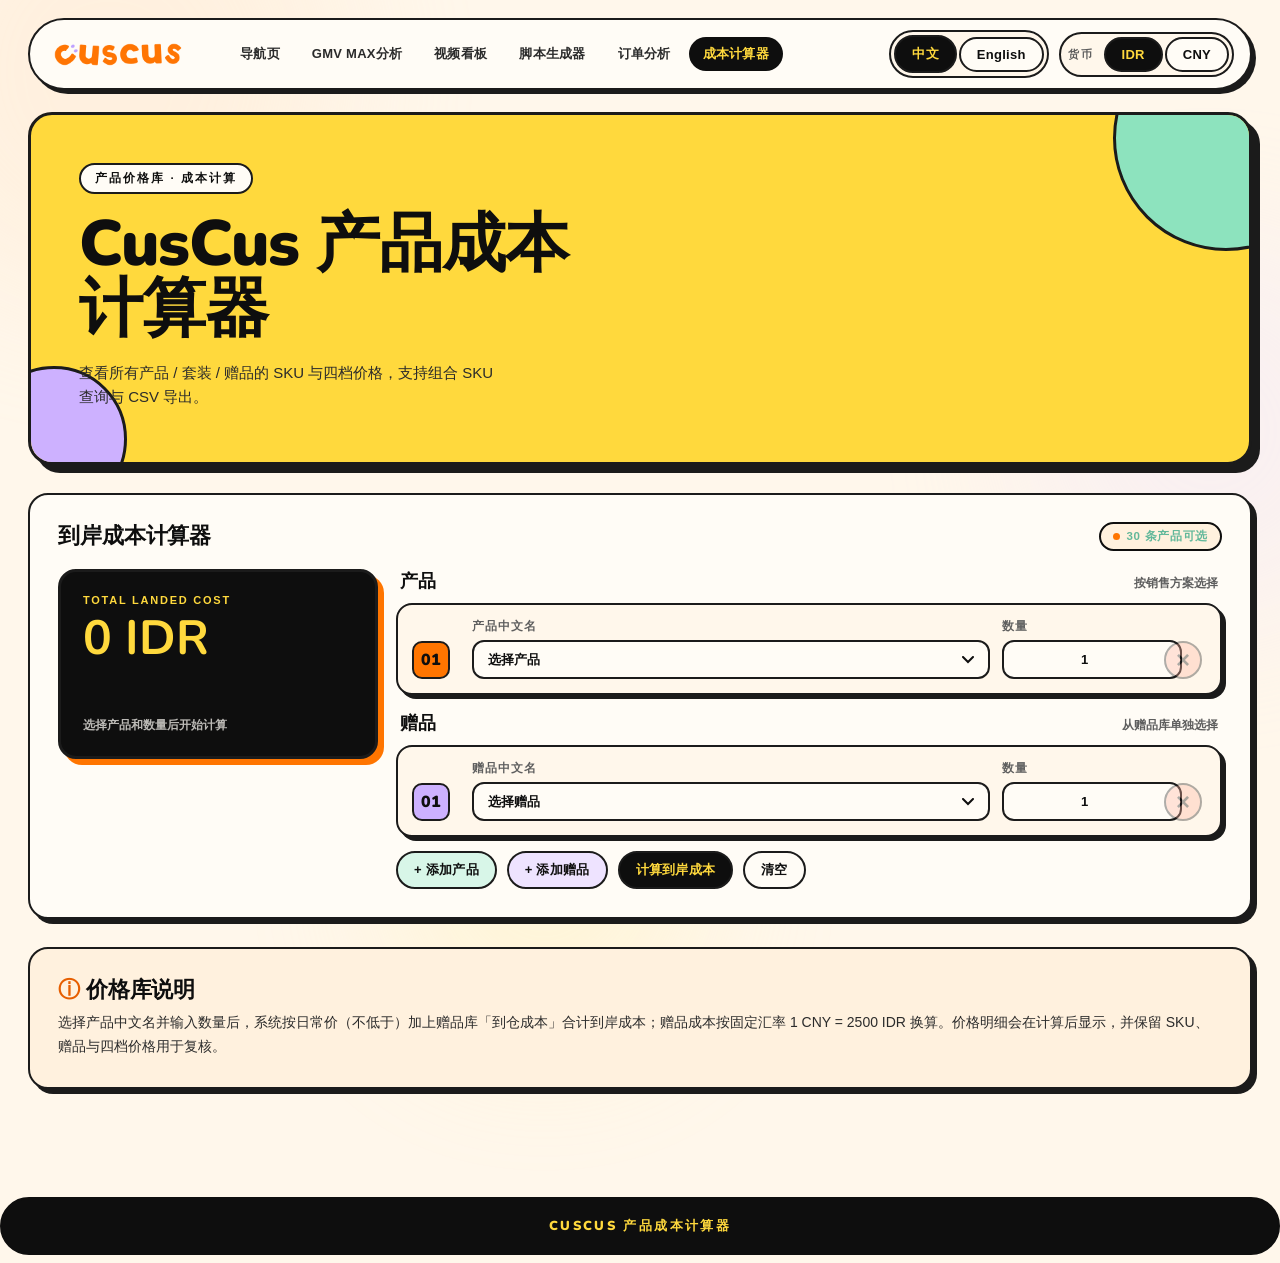
==== commit 8add1c98: "Add files via upload" ====
--- a/cost.html
+++ b/cost.html
@@ -60,9 +60,25 @@
           <strong id="grandTotal">0 IDR</strong>
           <span id="calcMeta">选择产品和数量后开始计算</span>
         </div>
-        <div id="calcRows" class="calc-rows"></div>
+        <div class="calc-input-zone">
+          <div class="calc-group">
+            <div class="calc-group-head">
+              <strong>产品</strong>
+              <span>按销售方案选择</span>
+            </div>
+            <div id="calcRows" class="calc-rows"></div>
+          </div>
+          <div class="calc-group">
+            <div class="calc-group-head">
+              <strong>赠品</strong>
+              <span>从赠品库单独选择</span>
+            </div>
+            <div id="giftRows" class="calc-rows"></div>
+          </div>
+        </div>
         <div class="calc-actions">
           <button class="ghost calc-add" id="addCalcRow" type="button">+ 添加产品</button>
+          <button class="ghost calc-add gift-add" id="addGiftRow" type="button">+ 添加赠品</button>
           <button class="ghost calc-primary" id="calculateBtn" type="button">计算到岸成本</button>
           <button class="ghost" id="clearCalcBtn" type="button">清空</button>
         </div>
@@ -133,12 +149,14 @@
               <th data-i18n="cost.col.newSku">新 SKU 编码</th>
               <th data-i18n="cost.col.oldSku">旧 SKU 编码</th>
               <th data-i18n="cost.col.gift">赠品</th>
+              <th>赠品明细</th>
               <th>数量</th>
               <th data-i18n="cost.col.mainpush">主推</th>
               <th data-i18n="cost.col.list">划线价</th>
               <th data-i18n="cost.col.daily">日常价</th>
               <th data-i18n="cost.col.small">小促价</th>
               <th data-i18n="cost.col.big">大促价</th>
+              <th>赠品成本/件</th>
               <th>到岸小计</th>
               <th data-i18n="cost.col.batch">批次</th>
               <th data-i18n="cost.col.notes">备注</th>
@@ -151,7 +169,7 @@
 
     <section class="section help">
       <h2 data-i18n="cost.help.title">价格库说明</h2>
-      <p data-i18n="cost.help.body">选择产品中文名并输入数量后，系统按日常价（不低于）快速合计到岸成本；价格明细会在计算后显示，并保留 SKU、赠品与四档价格用于复核。</p>
+      <p data-i18n="cost.help.body">选择产品中文名并输入数量后，系统按日常价（不低于）加上赠品库「到仓成本」合计到岸成本；赠品成本按固定汇率 1 CNY = 2500 IDR 换算。价格明细会在计算后显示，并保留 SKU、赠品与四档价格用于复核。</p>
     </section>
   </main>
 
--- a/styles-brand.css
+++ b/styles-brand.css
@@ -1290,6 +1290,31 @@
   display: grid;
   gap: 12px;
 }
+.calc-input-zone {
+  display: grid;
+  gap: 16px;
+}
+.calc-group {
+  display: grid;
+  gap: 10px;
+}
+.calc-group-head {
+  display: flex;
+  align-items: baseline;
+  justify-content: space-between;
+  gap: 12px;
+  padding: 0 4px;
+}
+.calc-group-head strong {
+  font-family: var(--font-display);
+  font-size: 18px;
+  font-weight: 900;
+}
+.calc-group-head span {
+  font-size: 12px;
+  font-weight: 800;
+  color: var(--ink-3);
+}
 .calc-line {
   display: grid;
   grid-template-columns: 48px minmax(240px, 1fr) 150px 42px;
@@ -1315,6 +1340,9 @@
   font-size: 16px;
   font-weight: 900;
 }
+.gift-token {
+  background: var(--purple);
+}
 .calc-field .select,
 .calc-field input {
   width: 100%;
@@ -1357,6 +1385,9 @@
 .calc-add {
   background: var(--mint-soft) !important;
 }
+.gift-add {
+  background: var(--purple-soft) !important;
+}
 .calc-result {
   margin-top: 18px;
   padding: 16px;
@@ -1401,6 +1432,32 @@
   display: grid;
   gap: 8px;
   margin-top: 12px;
+}
+.calc-total-split {
+  display: grid;
+  grid-template-columns: repeat(auto-fit, minmax(160px, 1fr));
+  gap: 10px;
+  margin-top: 12px;
+}
+.calc-total-split > div {
+  padding: 12px;
+  background: var(--cream);
+  border: 2px solid var(--line);
+  border-radius: 12px;
+}
+.calc-total-split span {
+  display: block;
+  font-size: 11px;
+  font-weight: 900;
+  letter-spacing: 0.12em;
+  color: var(--ink-3);
+  margin-bottom: 4px;
+}
+.calc-total-split strong {
+  font-family: var(--font-display);
+  font-size: 20px;
+  line-height: 1.1;
+  color: var(--ink);
 }
 .calc-mini-row {
   display: grid;
@@ -1414,10 +1471,29 @@
   font-size: 13px;
   font-weight: 700;
 }
+.calc-mini-row small {
+  display: block;
+  margin-top: 4px;
+  color: var(--ink-3);
+  font-size: 11px;
+  line-height: 1.45;
+  font-weight: 700;
+}
 .calc-mini-row strong {
   text-align: right;
   color: var(--mint-deep);
   font-weight: 900;
+}
+.gift-mini-row {
+  background: var(--purple-soft);
+}
+.gift-mini-row strong {
+  color: var(--purple-deep);
+}
+.calc-mini-row > span:first-child strong {
+  display: block;
+  text-align: left;
+  color: var(--ink);
 }
 
 @media (max-width: 900px) {
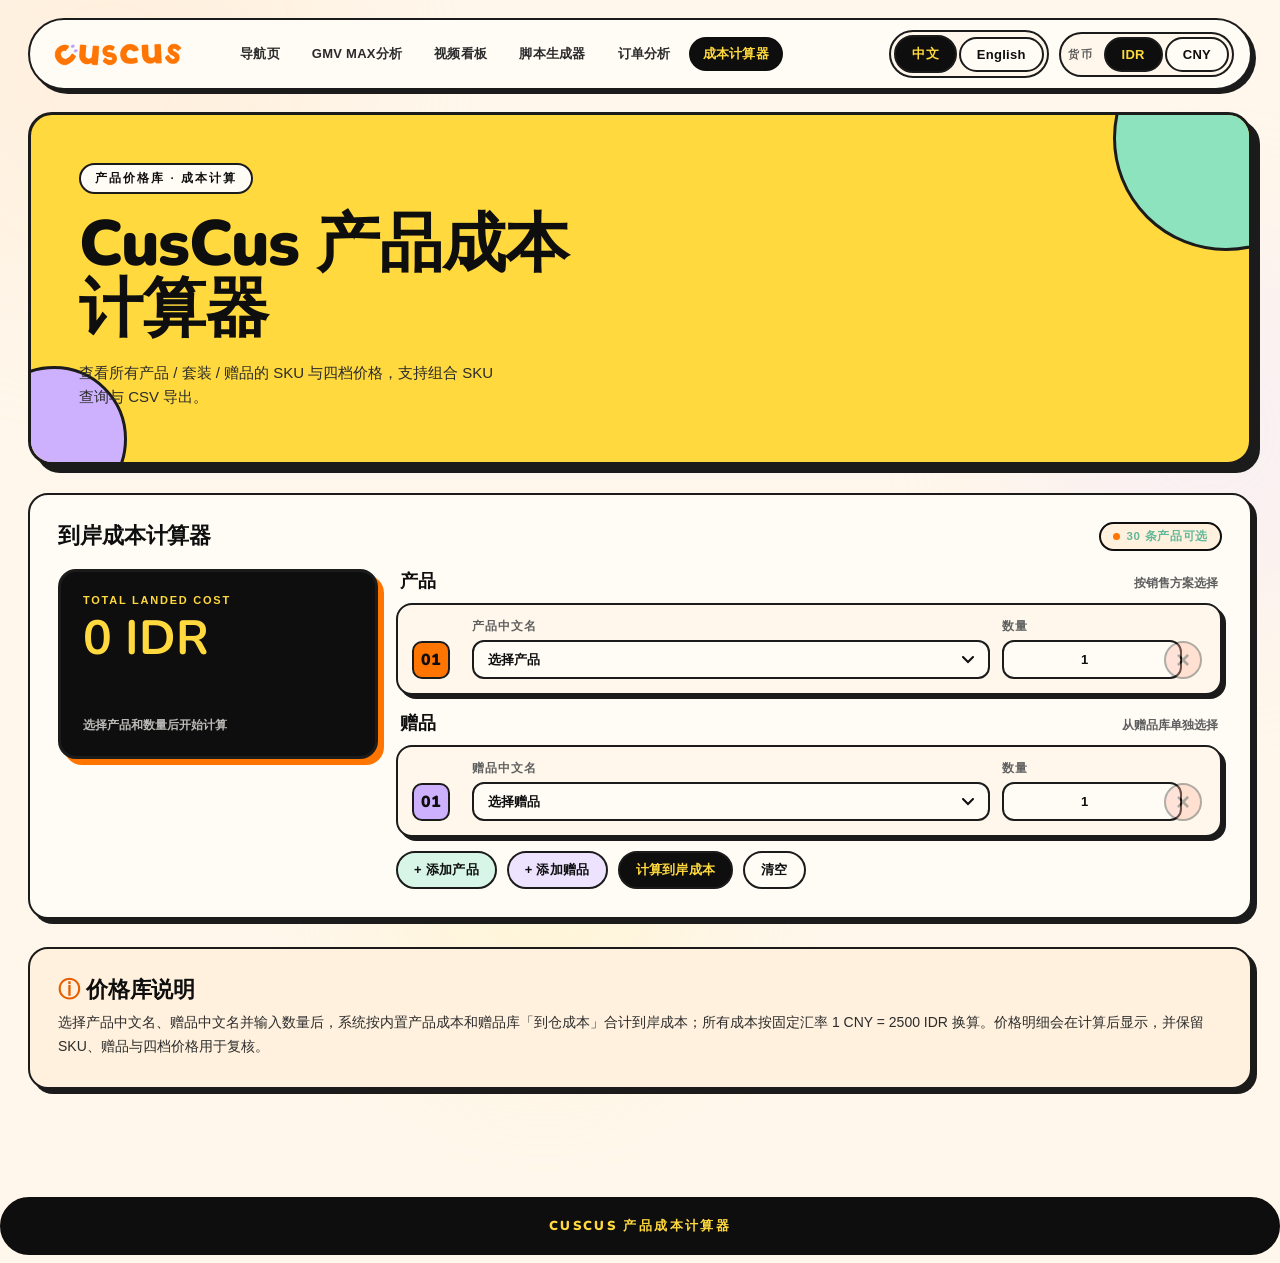
==== commit bde74e08: "Add files via upload" ====
--- a/cost.html
+++ b/cost.html
@@ -156,7 +156,6 @@
               <th data-i18n="cost.col.daily">日常价</th>
               <th data-i18n="cost.col.small">小促价</th>
               <th data-i18n="cost.col.big">大促价</th>
-              <th>赠品成本/件</th>
               <th>到岸小计</th>
               <th data-i18n="cost.col.batch">批次</th>
               <th data-i18n="cost.col.notes">备注</th>
@@ -165,11 +164,28 @@
           <tbody id="costTableBody"></tbody>
         </table>
       </div>
+      <div id="standaloneGiftDetails" class="gift-detail-block" hidden>
+        <div class="table-title">单独选择的赠品明细</div>
+        <div class="table-container">
+          <table class="order-table">
+            <thead>
+              <tr>
+                <th>赠品</th>
+                <th>SKU</th>
+                <th>数量</th>
+                <th>到仓成本/件</th>
+                <th>赠品小计</th>
+              </tr>
+            </thead>
+            <tbody id="giftDetailBody"></tbody>
+          </table>
+        </div>
+      </div>
     </section>
 
     <section class="section help">
       <h2 data-i18n="cost.help.title">价格库说明</h2>
-      <p data-i18n="cost.help.body">选择产品中文名并输入数量后，系统按日常价（不低于）加上赠品库「到仓成本」合计到岸成本；赠品成本按固定汇率 1 CNY = 2500 IDR 换算。价格明细会在计算后显示，并保留 SKU、赠品与四档价格用于复核。</p>
+      <p data-i18n="cost.help.body">选择产品中文名、赠品中文名并输入数量后，系统按内置产品成本和赠品库「到仓成本」合计到岸成本；所有成本按固定汇率 1 CNY = 2500 IDR 换算。价格明细会在计算后显示，并保留 SKU、赠品与四档价格用于复核。</p>
     </section>
   </main>
 
--- a/styles-brand.css
+++ b/styles-brand.css
@@ -1609,6 +1609,78 @@
 .detail-value { color: var(--ink); font-weight: 600; word-break: break-all; }
 
 /* ───── Script 生成器组件 ───── */
+.script-mode-gate .section-header {
+  align-items: flex-start;
+}
+.script-mode-grid {
+  display: grid;
+  grid-template-columns: repeat(auto-fit, minmax(240px, 1fr));
+  gap: 14px;
+}
+.script-mode-card {
+  appearance: none;
+  border: 2.5px solid var(--line);
+  border-radius: 16px;
+  background: var(--cream);
+  box-shadow: 0 0 0 var(--line);
+  color: var(--ink);
+  cursor: pointer;
+  min-height: 156px;
+  padding: 20px;
+  text-align: left;
+  transition: transform .15s ease, box-shadow .15s ease, background .15s ease;
+}
+.script-mode-card:hover,
+.script-mode-card.selected {
+  transform: translate(-3px, -3px);
+  box-shadow: 6px 6px 0 var(--line);
+  background: var(--sun);
+}
+.mode-card-icon {
+  display: block;
+  font-size: 34px;
+  line-height: 1;
+  margin-bottom: 14px;
+}
+.mode-card-title {
+  display: block;
+  font-family: var(--font-display);
+  font-size: 22px;
+  font-weight: 900;
+  margin-bottom: 6px;
+}
+.mode-card-desc {
+  display: block;
+  color: var(--ink-3);
+  font-size: 13px;
+  font-weight: 700;
+  line-height: 1.55;
+}
+.script-mode-status {
+  display: flex;
+  align-items: center;
+  justify-content: space-between;
+  gap: 14px;
+  background: var(--mint);
+}
+.script-mode-status p {
+  margin: 4px 0 0;
+  color: var(--ink-2);
+  font-weight: 700;
+}
+.mode-kicker {
+  display: inline-flex;
+  align-items: center;
+  gap: 6px;
+  font-family: var(--font-display);
+  font-size: 18px;
+  font-weight: 900;
+  color: var(--ink);
+}
+.script-workflow[hidden],
+[data-manual-only][hidden] {
+  display: none !important;
+}
 .product-grid {
   display: grid;
   grid-template-columns: repeat(auto-fill, minmax(180px, 1fr));
@@ -1625,9 +1697,41 @@
   transition: transform .15s ease, box-shadow .15s ease, background .15s ease;
 }
 .product-card:hover { transform: translate(-2px, -2px); box-shadow: 4px 4px 0 var(--line); background: var(--paper); }
-.product-card.active { background: var(--orange); box-shadow: 4px 4px 0 var(--line); }
-.product-card .product-icon { font-size: 36px; line-height: 1; margin-bottom: 8px; }
-.product-card .product { font-weight: 900; font-size: 14px; color: var(--ink); }
+.product-card.active,
+.product-card.selected {
+  background: var(--orange);
+  box-shadow: 5px 5px 0 var(--line);
+  transform: translate(-2px, -2px);
+}
+.product-card.selected::after {
+  content: "";
+  position: absolute;
+  inset: 7px;
+  border: 2px dashed rgba(14, 14, 14, .38);
+  border-radius: 12px;
+  pointer-events: none;
+}
+.product-card .selected-mark {
+  position: absolute;
+  top: 8px;
+  left: 8px;
+  display: grid;
+  place-items: center;
+  width: 26px;
+  height: 26px;
+  border: 2px solid var(--ink);
+  border-radius: 50%;
+  background: var(--sun);
+  font-size: 16px;
+  font-weight: 900;
+  line-height: 1;
+  z-index: 1;
+}
+.product-card .product-icon { display: block; font-size: 36px; line-height: 1; margin-bottom: 8px; transition: transform .15s ease; }
+.product-card.selected .product-icon { transform: scale(1.18) rotate(-5deg); }
+.product-card .product,
+.product-card .product-name { font-weight: 900; font-size: 14px; color: var(--ink); max-width: none; white-space: normal; overflow: visible; text-overflow: clip; }
+.product-card .product-name-sub { font-size: 12px; color: var(--ink-3); font-weight: 700; margin-top: 4px; }
 .product-card .pain { font-size: 11.5px; color: var(--ink-3); font-weight: 600; margin-top: 4px; line-height: 1.45; }
 .product-card .custom-badge {
   position: absolute; top: 8px; right: 8px;
@@ -1670,7 +1774,8 @@
   text-align: left;
 }
 .option-btn:hover { transform: translate(-2px, -2px); box-shadow: 4px 4px 0 var(--line); background: var(--paper); }
-.option-btn.active { background: var(--mint); box-shadow: 4px 4px 0 var(--line); }
+.option-btn.active,
+.option-btn.selected { background: var(--mint); box-shadow: 4px 4px 0 var(--line); transform: translate(-2px, -2px); }
 .option-btn .opt-icon { font-size: 22px; }
 .option-btn .product { font-weight: 900; font-size: 13.5px; color: var(--ink); }
 .option-btn .opt-desc { font-size: 11px; color: var(--ink-3); font-weight: 600; }
